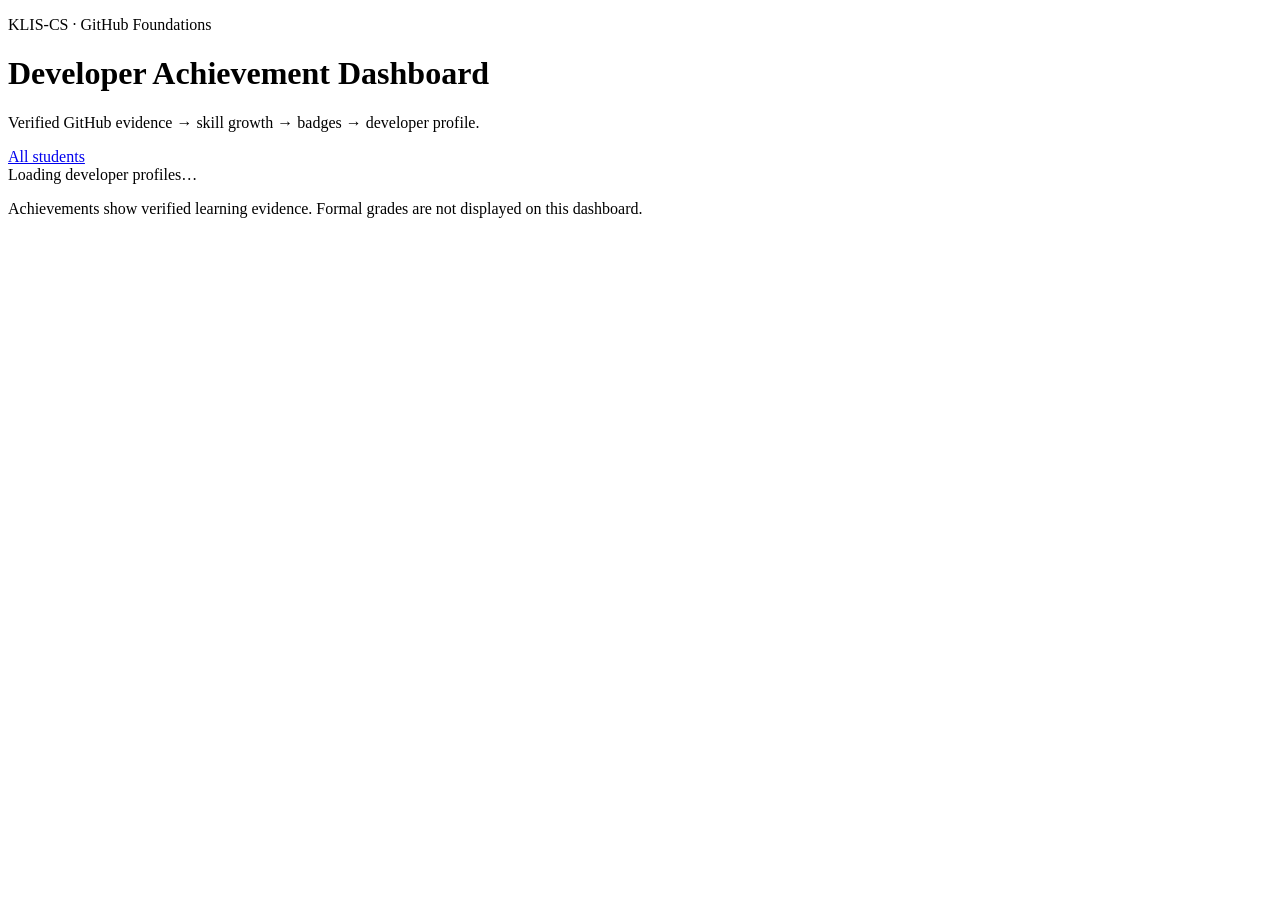
==== docs/index.html @ 124b863f "Add KLIS-CS developer dashboard page" ====
<!doctype html>
<html lang="en">
<head>
  <meta charset="utf-8">
  <meta name="viewport" content="width=device-width, initial-scale=1">
  <meta name="description" content="KLIS-CS verified developer achievement profiles built from GitHub evidence.">
  <title>KLIS-CS Developer Achievement Dashboard</title>
  <link rel="stylesheet" href="styles.css">
</head>
<body>
  <main class="shell">
    <header class="site-header">
      <div>
        <p class="eyebrow">KLIS-CS · GitHub Foundations</p>
        <h1>Developer Achievement Dashboard</h1>
        <p class="subtitle">Verified GitHub evidence → skill growth → badges → developer profile.</p>
      </div>
      <a class="home-link" href="#">All students</a>
    </header>

    <section id="app" aria-live="polite">
      <div class="loading">Loading developer profiles…</div>
    </section>

    <footer>
      <p>Achievements show verified learning evidence. Formal grades are not displayed on this dashboard.</p>
    </footer>
  </main>
  <script src="app.js"></script>
</body>
</html>
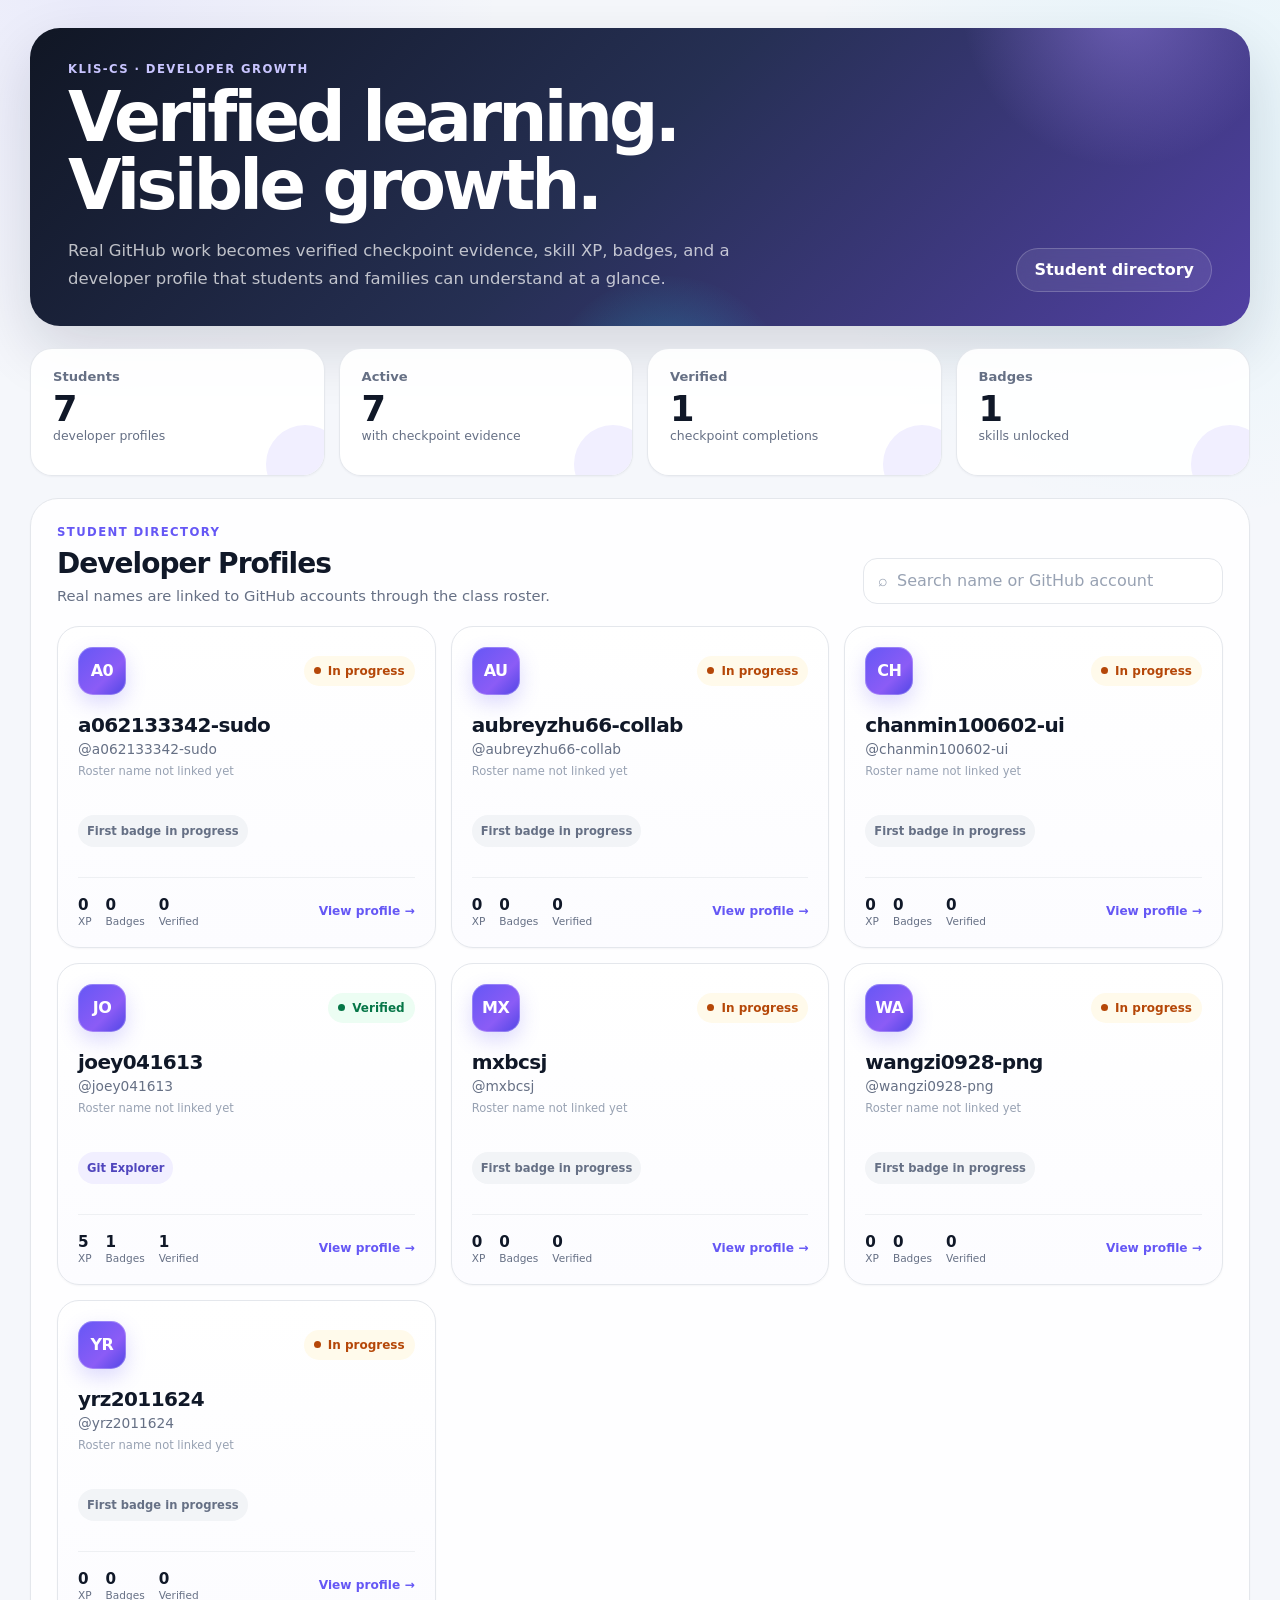
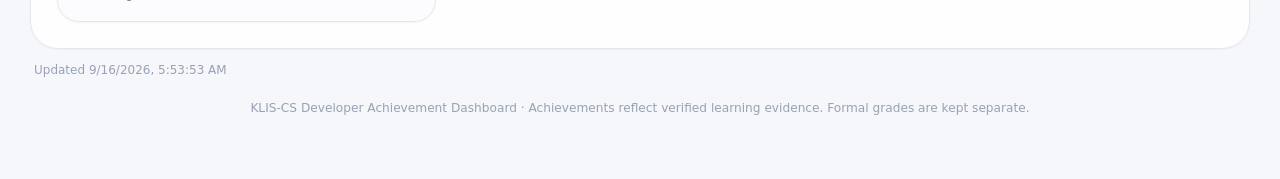
==== commit 679aa8c7: "Refresh dashboard hero and parent-facing copy" ====
--- a/docs/index.html
+++ b/docs/index.html
@@ -3,19 +3,20 @@
 <head>
   <meta charset="utf-8">
   <meta name="viewport" content="width=device-width, initial-scale=1">
-  <meta name="description" content="KLIS-CS verified developer achievement profiles built from GitHub evidence.">
+  <meta name="description" content="KLIS-CS verified developer achievement profiles built from real GitHub evidence.">
+  <meta name="theme-color" content="#11182b">
   <title>KLIS-CS Developer Achievement Dashboard</title>
   <link rel="stylesheet" href="styles.css">
 </head>
 <body>
   <main class="shell">
     <header class="site-header">
-      <div>
-        <p class="eyebrow">KLIS-CS · GitHub Foundations</p>
-        <h1>Developer Achievement Dashboard</h1>
-        <p class="subtitle">Verified GitHub evidence → skill growth → badges → developer profile.</p>
+      <div class="header-copy">
+        <p class="eyebrow">KLIS-CS · Developer Growth</p>
+        <h1>Verified learning.<br>Visible growth.</h1>
+        <p class="subtitle">Real GitHub work becomes verified checkpoint evidence, skill XP, badges, and a developer profile that students and families can understand at a glance.</p>
       </div>
-      <a class="home-link" href="#">All students</a>
+      <a class="home-link" href="#">Student directory</a>
     </header>
 
     <section id="app" aria-live="polite">
@@ -23,7 +24,7 @@
     </section>
 
     <footer>
-      <p>Achievements show verified learning evidence. Formal grades are not displayed on this dashboard.</p>
+      <p>KLIS-CS Developer Achievement Dashboard · Achievements reflect verified learning evidence. Formal grades are kept separate.</p>
     </footer>
   </main>
   <script src="app.js"></script>
--- a/docs/styles.css
+++ b/docs/styles.css
@@ -0,0 +1,655 @@
+:root {
+  color-scheme: light;
+  font-family: Inter, ui-sans-serif, system-ui, -apple-system, BlinkMacSystemFont, "Segoe UI", sans-serif;
+  --bg: #f5f7fb;
+  --panel: #ffffff;
+  --panel-soft: #f8fafc;
+  --ink: #101828;
+  --muted: #667085;
+  --line: #e4e7ec;
+  --brand: #6557f5;
+  --brand-2: #8b5cf6;
+  --brand-soft: #f1efff;
+  --success: #067647;
+  --success-soft: #ecfdf3;
+  --warning: #b54708;
+  --warning-soft: #fffaeb;
+  --neutral-soft: #f2f4f7;
+  --shadow-sm: 0 1px 2px rgba(16, 24, 40, 0.04);
+  --shadow-md: 0 12px 32px rgba(16, 24, 40, 0.08);
+  --shadow-lg: 0 24px 60px rgba(16, 24, 40, 0.14);
+}
+
+* { box-sizing: border-box; }
+html { scroll-behavior: smooth; }
+
+body {
+  margin: 0;
+  min-height: 100vh;
+  color: var(--ink);
+  background:
+    radial-gradient(circle at 8% 0%, rgba(101, 87, 245, 0.08), transparent 25rem),
+    radial-gradient(circle at 92% 8%, rgba(34, 211, 238, 0.08), transparent 24rem),
+    var(--bg);
+}
+
+a { color: inherit; }
+button, input { font: inherit; }
+
+.shell {
+  width: min(1220px, calc(100% - 40px));
+  margin: 0 auto;
+  padding: 28px 0 52px;
+}
+
+.site-header {
+  position: relative;
+  overflow: hidden;
+  display: flex;
+  justify-content: space-between;
+  align-items: flex-end;
+  gap: 28px;
+  min-height: 255px;
+  padding: 34px 38px;
+  margin-bottom: 22px;
+  color: #fff;
+  border-radius: 30px;
+  background:
+    linear-gradient(135deg, rgba(12, 18, 32, 0.98), rgba(31, 41, 78, 0.97) 48%, rgba(72, 53, 158, 0.94));
+  box-shadow: var(--shadow-lg);
+}
+
+.site-header::before,
+.site-header::after {
+  content: "";
+  position: absolute;
+  border-radius: 999px;
+  pointer-events: none;
+}
+
+.site-header::before {
+  width: 330px;
+  height: 330px;
+  top: -190px;
+  right: -40px;
+  background: radial-gradient(circle, rgba(167, 139, 250, 0.45), transparent 70%);
+}
+
+.site-header::after {
+  width: 250px;
+  height: 250px;
+  left: 42%;
+  bottom: -200px;
+  background: radial-gradient(circle, rgba(34, 211, 238, 0.35), transparent 72%);
+}
+
+.header-copy,
+.home-link { position: relative; z-index: 1; }
+
+.eyebrow,
+.profile-kicker,
+.section-eyebrow {
+  margin: 0 0 8px;
+  font-size: 0.73rem;
+  font-weight: 800;
+  letter-spacing: 0.12em;
+  text-transform: uppercase;
+}
+
+.eyebrow { color: #c9c5ff; }
+
+.site-header h1 {
+  max-width: 780px;
+  margin: 0;
+  font-size: clamp(2.35rem, 5.4vw, 4.6rem);
+  line-height: 0.98;
+  letter-spacing: -0.055em;
+}
+
+.subtitle {
+  max-width: 710px;
+  margin: 18px 0 0;
+  color: rgba(255, 255, 255, 0.72);
+  font-size: 1.03rem;
+  line-height: 1.65;
+}
+
+.home-link {
+  flex: 0 0 auto;
+  display: inline-flex;
+  align-items: center;
+  min-height: 44px;
+  padding: 0 17px;
+  color: #fff;
+  text-decoration: none;
+  font-weight: 750;
+  border: 1px solid rgba(255,255,255,0.2);
+  border-radius: 999px;
+  background: rgba(255,255,255,0.08);
+  backdrop-filter: blur(10px);
+}
+
+.home-link:hover { background: rgba(255,255,255,0.14); }
+
+.stats-grid {
+  display: grid;
+  grid-template-columns: repeat(4, 1fr);
+  gap: 14px;
+  margin: 0 0 22px;
+}
+
+.stat-card {
+  position: relative;
+  overflow: hidden;
+  min-height: 128px;
+  padding: 20px 22px;
+  border: 1px solid rgba(228, 231, 236, 0.95);
+  border-radius: 22px;
+  background: rgba(255,255,255,0.92);
+  box-shadow: var(--shadow-sm);
+}
+
+.stat-card::after {
+  content: "";
+  position: absolute;
+  width: 78px;
+  height: 78px;
+  right: -20px;
+  bottom: -28px;
+  border-radius: 50%;
+  background: var(--brand-soft);
+}
+
+.stat-card span,
+.stat-card small {
+  display: block;
+  color: var(--muted);
+}
+
+.stat-card span { font-size: 0.82rem; font-weight: 760; }
+.stat-card strong {
+  position: relative;
+  z-index: 1;
+  display: block;
+  margin: 7px 0 2px;
+  font-size: 2.2rem;
+  line-height: 1;
+  letter-spacing: -0.04em;
+}
+.stat-card small { font-size: 0.78rem; }
+
+.directory-panel,
+.profile-section,
+.side-panel {
+  border: 1px solid var(--line);
+  background: rgba(255,255,255,0.94);
+  box-shadow: var(--shadow-sm);
+}
+
+.directory-panel {
+  padding: 26px;
+  border-radius: 28px;
+}
+
+.directory-head {
+  display: flex;
+  align-items: flex-end;
+  justify-content: space-between;
+  gap: 24px;
+  margin-bottom: 22px;
+}
+
+.directory-head h2,
+.section-heading h3,
+.compact-heading h3 {
+  margin: 0;
+  letter-spacing: -0.035em;
+}
+
+.directory-head h2 { font-size: 1.75rem; }
+.directory-head p:not(.section-eyebrow) {
+  margin: 7px 0 0;
+  color: var(--muted);
+  font-size: 0.92rem;
+}
+
+.section-eyebrow { color: var(--brand); }
+
+.search-box {
+  display: flex;
+  align-items: center;
+  width: min(360px, 100%);
+  height: 46px;
+  padding: 0 14px;
+  color: #98a2b3;
+  border: 1px solid var(--line);
+  border-radius: 14px;
+  background: #fff;
+  transition: border-color .15s ease, box-shadow .15s ease;
+}
+
+.search-box:focus-within {
+  border-color: #a9a1fb;
+  box-shadow: 0 0 0 4px rgba(101,87,245,0.09);
+}
+.search-box input {
+  width: 100%;
+  border: 0;
+  outline: 0;
+  padding: 0 0 0 9px;
+  color: var(--ink);
+  background: transparent;
+}
+.search-box input::placeholder { color: #98a2b3; }
+
+.grid {
+  display: grid;
+  grid-template-columns: repeat(3, minmax(0, 1fr));
+  gap: 15px;
+}
+
+.student-card {
+  display: flex;
+  flex-direction: column;
+  min-height: 322px;
+  padding: 20px;
+  color: inherit;
+  text-decoration: none;
+  border: 1px solid var(--line);
+  border-radius: 22px;
+  background: linear-gradient(180deg, #fff, #fcfcff);
+  box-shadow: var(--shadow-sm);
+  transition: transform .16s ease, box-shadow .16s ease, border-color .16s ease;
+}
+
+.student-card:hover {
+  transform: translateY(-3px);
+  border-color: #cbc7fa;
+  box-shadow: var(--shadow-md);
+}
+
+.student-card[hidden] { display: none; }
+
+.student-card-head {
+  display: flex;
+  align-items: center;
+  justify-content: space-between;
+  gap: 12px;
+}
+
+.avatar,
+.profile-avatar {
+  display: grid;
+  place-items: center;
+  flex: 0 0 auto;
+  color: #fff;
+  font-weight: 850;
+  letter-spacing: -0.03em;
+  background: linear-gradient(135deg, #6557f5, #8b5cf6 62%, #4f46e5);
+  box-shadow: inset 0 0 0 1px rgba(255,255,255,0.25), 0 8px 20px rgba(101,87,245,0.22);
+}
+.avatar { width: 48px; height: 48px; border-radius: 15px; }
+.profile-avatar { width: 88px; height: 88px; border-radius: 25px; font-size: 1.6rem; }
+
+.status-pill {
+  display: inline-flex;
+  align-items: center;
+  gap: 7px;
+  min-height: 30px;
+  padding: 0 10px;
+  border-radius: 999px;
+  font-size: 0.75rem;
+  font-weight: 800;
+  white-space: nowrap;
+}
+.status-pill i {
+  width: 7px;
+  height: 7px;
+  border-radius: 50%;
+  background: currentColor;
+}
+.status-pill.verified,
+.status-pill.active { color: var(--success); background: var(--success-soft); }
+.status-pill.progressing { color: var(--warning); background: var(--warning-soft); }
+.status-pill.not-started { color: #667085; background: var(--neutral-soft); }
+
+.identity-block { margin-top: 18px; }
+.identity-block h3 {
+  margin: 0;
+  font-size: 1.25rem;
+  letter-spacing: -0.03em;
+}
+.identity-block p {
+  margin: 4px 0 0;
+  color: var(--muted);
+  font-size: 0.86rem;
+}
+.identity-note {
+  display: inline-block;
+  margin-top: 7px;
+  color: #98a2b3;
+  font-size: 0.72rem;
+}
+
+.checkpoint-track {
+  display: grid;
+  grid-template-columns: repeat(5, 1fr);
+  gap: 6px;
+  margin-top: 18px;
+}
+
+.checkpoint-dot {
+  display: grid;
+  place-items: center;
+  min-height: 28px;
+  padding: 0 4px;
+  border-radius: 9px;
+  font-size: 0.66rem;
+  font-weight: 850;
+  letter-spacing: 0.02em;
+  border: 1px solid var(--line);
+  color: #98a2b3;
+  background: #f8fafc;
+}
+.checkpoint-dot.verified { color: var(--success); border-color: #abefc6; background: var(--success-soft); }
+.checkpoint-dot.progressing { color: var(--warning); border-color: #fedf89; background: var(--warning-soft); }
+
+.badge-shelf {
+  display: flex;
+  flex-wrap: wrap;
+  gap: 7px;
+}
+.badge-shelf.compact { margin-top: 18px; min-height: 32px; }
+
+.achievement-chip,
+.roster-chip {
+  display: inline-flex;
+  align-items: center;
+  min-height: 30px;
+  padding: 0 9px;
+  border-radius: 999px;
+  font-size: 0.72rem;
+  font-weight: 800;
+}
+.achievement-chip { color: #5046bd; background: var(--brand-soft); }
+.achievement-chip.muted { color: #667085; background: var(--neutral-soft); }
+.roster-chip { color: #344054; background: #f2f4f7; }
+.roster-chip.pending { color: var(--warning); background: var(--warning-soft); }
+
+.student-card-footer {
+  display: grid;
+  grid-template-columns: repeat(3, auto) 1fr;
+  align-items: end;
+  gap: 14px;
+  margin-top: auto;
+  padding-top: 18px;
+  border-top: 1px solid #eef0f3;
+}
+.student-card-footer div { display: flex; flex-direction: column; gap: 1px; }
+.student-card-footer strong { font-size: 0.95rem; }
+.student-card-footer span { color: var(--muted); font-size: 0.66rem; }
+.open-profile {
+  justify-self: end;
+  align-self: center;
+  color: var(--brand) !important;
+  font-weight: 800;
+  font-size: 0.76rem !important;
+}
+
+.no-results,
+.empty-state {
+  padding: 34px;
+  text-align: center;
+  color: var(--muted);
+}
+.empty-state {
+  border: 1px dashed #d0d5dd;
+  border-radius: 22px;
+  background: rgba(255,255,255,0.7);
+}
+.empty-state strong { display: block; color: var(--ink); font-size: 1.05rem; }
+.empty-state p { margin: 7px auto 0; max-width: 560px; }
+.empty-icon { margin-bottom: 9px; font-size: 1.8rem; color: var(--brand); }
+.updated-note { margin: 14px 4px 0; color: #98a2b3; font-size: 0.75rem; }
+
+.profile-page { margin-top: 4px; }
+.back-link {
+  display: inline-flex;
+  margin: 0 0 14px 4px;
+  color: var(--muted);
+  text-decoration: none;
+  font-size: 0.85rem;
+  font-weight: 750;
+}
+.back-link:hover { color: var(--brand); }
+
+.profile-hero {
+  display: grid;
+  grid-template-columns: auto 1fr auto;
+  align-items: center;
+  gap: 22px;
+  padding: 27px 30px;
+  border: 1px solid var(--line);
+  border-radius: 28px;
+  background: linear-gradient(135deg, rgba(255,255,255,0.98), rgba(247,246,255,0.98));
+  box-shadow: var(--shadow-md);
+}
+.profile-kicker { color: var(--brand); }
+.profile-identity h2 {
+  margin: 0;
+  font-size: clamp(2rem, 4vw, 3rem);
+  line-height: 1;
+  letter-spacing: -0.05em;
+}
+.profile-meta-row {
+  display: flex;
+  flex-wrap: wrap;
+  align-items: center;
+  gap: 8px;
+  margin-top: 12px;
+}
+.profile-meta-row > a {
+  color: var(--muted);
+  text-decoration: none;
+  font-size: 0.84rem;
+  font-weight: 700;
+}
+.profile-meta-row > a:hover { color: var(--brand); }
+
+.profile-score {
+  min-width: 125px;
+  padding: 16px 18px;
+  text-align: center;
+  border-radius: 20px;
+  color: #fff;
+  background: linear-gradient(135deg, #171d33, #4f46e5);
+  box-shadow: 0 12px 28px rgba(79,70,229,0.22);
+}
+.profile-score strong { display: block; font-size: 2rem; line-height: 1; letter-spacing: -0.05em; }
+.profile-score span { display: block; margin-top: 5px; color: rgba(255,255,255,.7); font-size: .72rem; }
+
+.profile-layout {
+  display: grid;
+  grid-template-columns: minmax(0, 1.65fr) minmax(290px, .75fr);
+  gap: 18px;
+  margin-top: 18px;
+}
+.profile-main,
+.profile-side { display: grid; align-content: start; gap: 18px; }
+.profile-section,
+.side-panel { padding: 24px; border-radius: 24px; }
+
+.section-heading {
+  display: flex;
+  align-items: flex-end;
+  justify-content: space-between;
+  gap: 18px;
+  margin-bottom: 18px;
+}
+.section-heading h3 { font-size: 1.45rem; }
+.section-heading > span { color: var(--muted); font-size: .78rem; }
+.compact-heading { margin-bottom: 14px; }
+
+.badge-grid {
+  display: grid;
+  grid-template-columns: repeat(2, minmax(0,1fr));
+  gap: 11px;
+}
+.badge-card,
+.badge-empty {
+  min-height: 88px;
+  padding: 15px;
+  border-radius: 18px;
+  border: 1px solid var(--line);
+  background: #fff;
+}
+.badge-card {
+  display: flex;
+  align-items: center;
+  gap: 12px;
+}
+.badge-symbol {
+  display: grid;
+  place-items: center;
+  width: 44px;
+  height: 44px;
+  flex: 0 0 auto;
+  border-radius: 14px;
+  font-size: 1.25rem;
+  font-weight: 900;
+}
+.tier-1 .badge-symbol { color: #8a4b20; background: #fff1e7; }
+.tier-2 .badge-symbol { color: #475467; background: #eef2f6; }
+.tier-3 .badge-symbol { color: #a15c00; background: #fff6d8; }
+.badge-card span { display: block; color: var(--muted); font-size: .7rem; }
+.badge-card strong { display: block; margin-top: 3px; font-size: .92rem; }
+.badge-empty { display: flex; align-items: center; gap: 12px; color: var(--muted); }
+.badge-empty > span { font-size: 1.6rem; color: var(--brand); }
+.badge-empty strong { color: var(--ink); }
+.badge-empty p { margin: 4px 0 0; font-size: .75rem; }
+
+.skills-grid {
+  display: grid;
+  grid-template-columns: repeat(2, minmax(0,1fr));
+  gap: 12px;
+}
+.skill-card {
+  --skill: var(--brand);
+  padding: 17px;
+  border: 1px solid var(--line);
+  border-radius: 18px;
+  background: #fff;
+}
+.skill-git { --skill: #6557f5; }
+.skill-javascript { --skill: #d49b00; }
+.skill-testing { --skill: #0f9f6e; }
+.skill-debugging { --skill: #e05a47; }
+.skill-hci_ui { --skill: #9b51e0; }
+.skill-collaboration { --skill: #1976d2; }
+.skill-head {
+  display: flex;
+  justify-content: space-between;
+  gap: 12px;
+  align-items: flex-start;
+}
+.skill-name { display: block; font-size: .88rem; font-weight: 820; }
+.skill-head small { display: block; margin-top: 3px; color: var(--muted); font-size: .68rem; }
+.skill-head > strong { font-size: 1.12rem; white-space: nowrap; }
+.skill-head > strong span { color: var(--muted); font-size: .65rem; }
+.progress {
+  height: 9px;
+  margin-top: 16px;
+  overflow: hidden;
+  border-radius: 999px;
+  background: #eef1f5;
+}
+.progress > span {
+  display: block;
+  height: 100%;
+  border-radius: inherit;
+  background: var(--skill);
+}
+.milestone-row {
+  display: flex;
+  justify-content: space-between;
+  margin-top: 7px;
+  color: #c0c6d0;
+  font-size: .62rem;
+  font-weight: 800;
+}
+.milestone-row .reached { color: var(--skill); }
+
+.evidence-list { display: grid; gap: 9px; }
+.evidence-row {
+  display: grid;
+  grid-template-columns: auto 1fr auto;
+  align-items: center;
+  gap: 11px;
+  padding: 12px;
+  border: 1px solid #eef0f3;
+  border-radius: 15px;
+  background: #fff;
+}
+.evidence-index {
+  display: grid;
+  place-items: center;
+  width: 30px;
+  height: 30px;
+  border-radius: 10px;
+  color: #98a2b3;
+  font-size: .72rem;
+  font-weight: 850;
+  background: #f2f4f7;
+}
+.evidence-copy strong { display: block; font-size: .77rem; }
+.evidence-copy span { display: block; margin-top: 2px; color: var(--muted); font-size: .68rem; }
+.evidence-mark { font-weight: 900; color: #98a2b3; }
+.evidence-row.verified .evidence-index { color: var(--success); background: var(--success-soft); }
+.evidence-row.verified .evidence-mark { color: var(--success); }
+.evidence-row.progressing .evidence-index { color: var(--warning); background: var(--warning-soft); }
+.evidence-row.progressing .evidence-mark { color: var(--warning); }
+
+.profile-summary > div {
+  display: flex;
+  justify-content: space-between;
+  align-items: center;
+  gap: 14px;
+  padding: 13px 0;
+  border-bottom: 1px solid #eef0f3;
+}
+.profile-summary > div:last-child { border-bottom: 0; padding-bottom: 0; }
+.profile-summary span { color: var(--muted); font-size: .76rem; }
+.profile-summary strong { font-size: .95rem; }
+
+.loading { padding: 24px 4px; color: var(--muted); }
+footer { margin-top: 24px; color: #98a2b3; font-size: .76rem; text-align: center; }
+
+@media (max-width: 980px) {
+  .grid { grid-template-columns: repeat(2, minmax(0,1fr)); }
+  .stats-grid { grid-template-columns: repeat(2, minmax(0,1fr)); }
+  .profile-layout { grid-template-columns: 1fr; }
+  .profile-side { grid-template-columns: repeat(2, minmax(0,1fr)); }
+}
+
+@media (max-width: 680px) {
+  .shell { width: min(100% - 20px, 1220px); padding-top: 10px; }
+  .site-header { min-height: 250px; padding: 28px 24px; border-radius: 22px; align-items: flex-start; flex-direction: column; }
+  .site-header h1 { font-size: 2.6rem; }
+  .home-link { align-self: flex-start; }
+  .stats-grid { gap: 9px; }
+  .stat-card { min-height: 112px; padding: 16px; border-radius: 18px; }
+  .stat-card strong { font-size: 1.8rem; }
+  .directory-panel { padding: 16px; border-radius: 22px; }
+  .directory-head { align-items: stretch; flex-direction: column; }
+  .search-box { width: 100%; }
+  .grid { grid-template-columns: 1fr; }
+  .student-card { min-height: 300px; }
+  .profile-hero { grid-template-columns: auto 1fr; padding: 20px; }
+  .profile-score { grid-column: 1 / -1; width: 100%; display: flex; align-items: baseline; justify-content: center; gap: 8px; }
+  .profile-score span { margin: 0; }
+  .profile-avatar { width: 68px; height: 68px; border-radius: 20px; }
+  .profile-section, .side-panel { padding: 18px; border-radius: 20px; }
+  .badge-grid, .skills-grid, .profile-side { grid-template-columns: 1fr; }
+  .student-card-footer { grid-template-columns: repeat(3, 1fr); }
+  .open-profile { grid-column: 1 / -1; justify-self: start; margin-top: 3px; }
+}
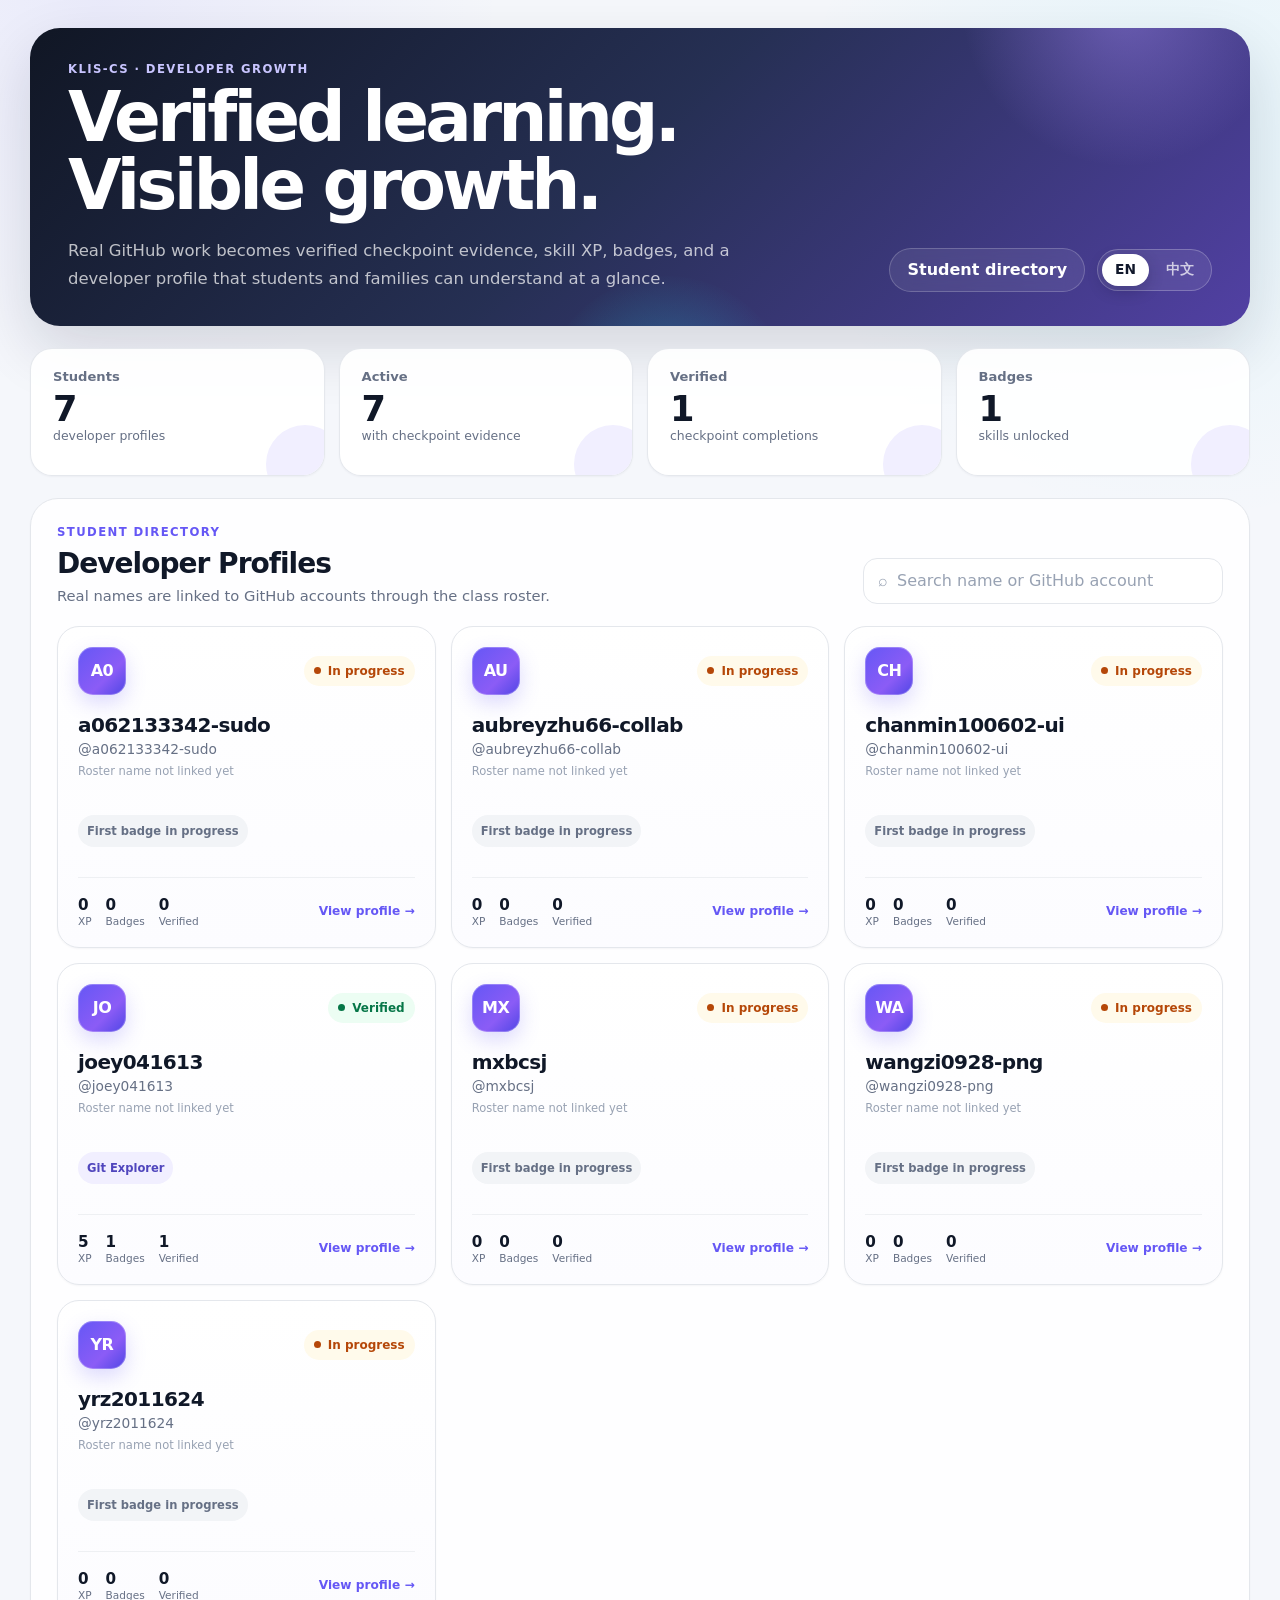
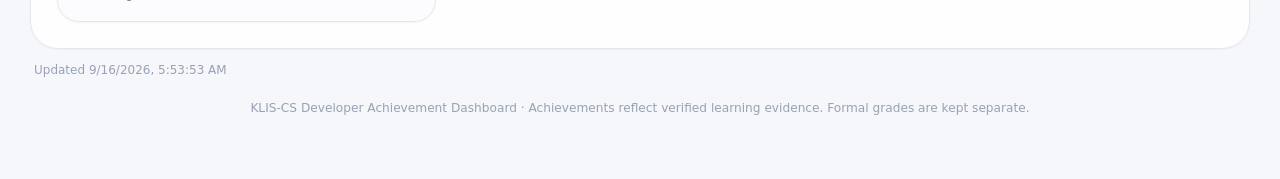
==== commit eedef7e5: "Add language controls to class dashboard" ====
--- a/docs/index.html
+++ b/docs/index.html
@@ -7,6 +7,8 @@
   <meta name="theme-color" content="#11182b">
   <title>KLIS-CS Developer Achievement Dashboard</title>
   <link rel="stylesheet" href="styles.css">
+  <link rel="stylesheet" href="i18n.css">
+  <script src="i18n.js"></script>
 </head>
 <body>
   <main class="shell">
@@ -16,7 +18,13 @@
         <h1>Verified learning.<br>Visible growth.</h1>
         <p class="subtitle">Real GitHub work becomes verified checkpoint evidence, skill XP, badges, and a developer profile that students and families can understand at a glance.</p>
       </div>
-      <a class="home-link" href="#">Student directory</a>
+      <div class="header-actions">
+        <a class="home-link" href="#">Student directory</a>
+        <div class="language-toggle" role="group" aria-label="Language">
+          <button type="button" data-set-language="en" aria-pressed="true">EN</button>
+          <button type="button" data-set-language="zh" aria-pressed="false">中文</button>
+        </div>
+      </div>
     </header>
 
     <section id="app" aria-live="polite">
--- a/docs/i18n.css
+++ b/docs/i18n.css
@@ -0,0 +1,63 @@
+.header-actions {
+  display: flex;
+  align-items: center;
+  gap: 12px;
+  flex-wrap: wrap;
+  justify-content: flex-end;
+}
+
+.language-toggle {
+  display: inline-flex;
+  align-items: center;
+  gap: 4px;
+  padding: 4px;
+  border: 1px solid rgba(255, 255, 255, 0.24);
+  border-radius: 999px;
+  background: rgba(255, 255, 255, 0.08);
+  backdrop-filter: blur(10px);
+}
+
+.language-toggle button {
+  appearance: none;
+  border: 0;
+  border-radius: 999px;
+  padding: 9px 13px;
+  font: inherit;
+  font-size: 0.86rem;
+  font-weight: 700;
+  line-height: 1;
+  cursor: pointer;
+  color: rgba(255, 255, 255, 0.72);
+  background: transparent;
+  transition: background 160ms ease, color 160ms ease, transform 160ms ease;
+}
+
+.language-toggle button:hover {
+  color: #fff;
+}
+
+.language-toggle button:focus-visible {
+  outline: 2px solid #fff;
+  outline-offset: 2px;
+}
+
+.language-toggle button.active {
+  color: #11182b;
+  background: #fff;
+  box-shadow: 0 5px 16px rgba(7, 10, 28, 0.2);
+}
+
+.language-toggle button:active {
+  transform: scale(0.98);
+}
+
+@media (max-width: 760px) {
+  .header-actions {
+    width: 100%;
+    justify-content: flex-start;
+  }
+
+  .language-toggle button {
+    padding: 8px 12px;
+  }
+}
